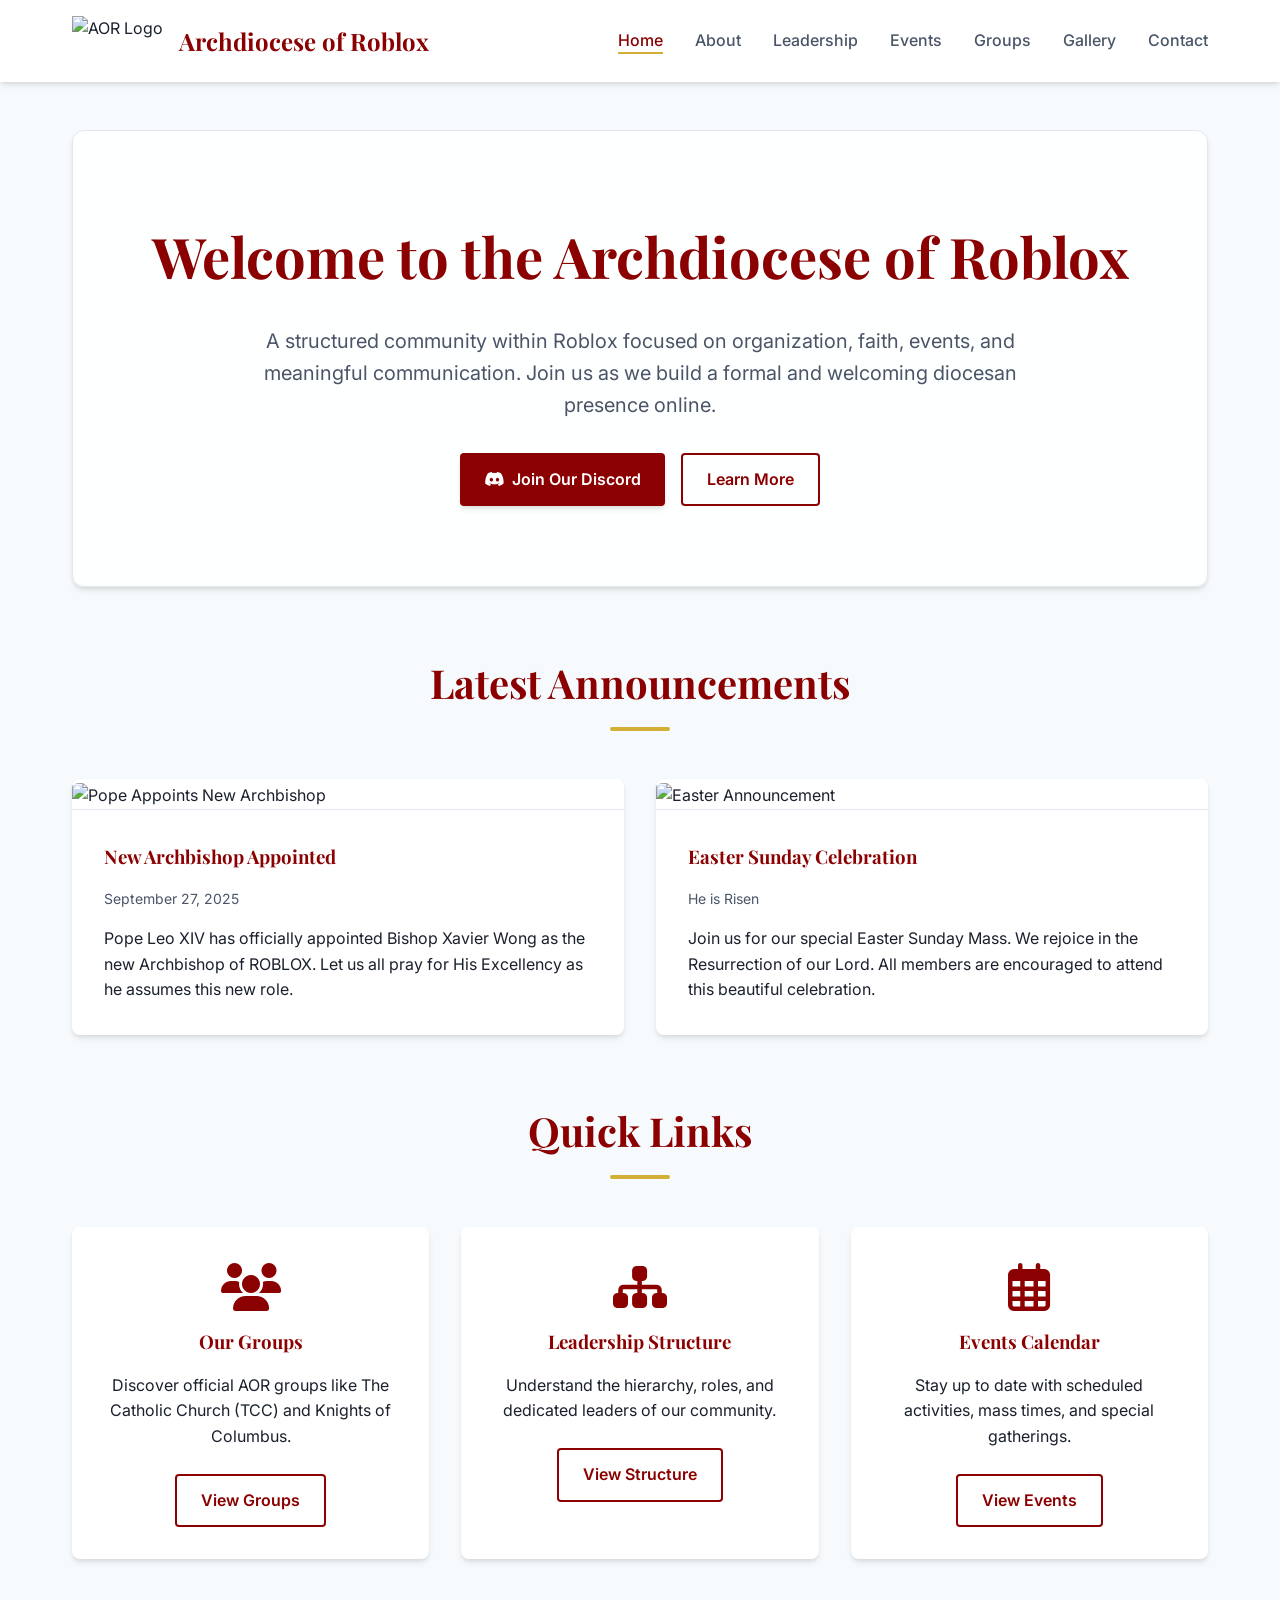
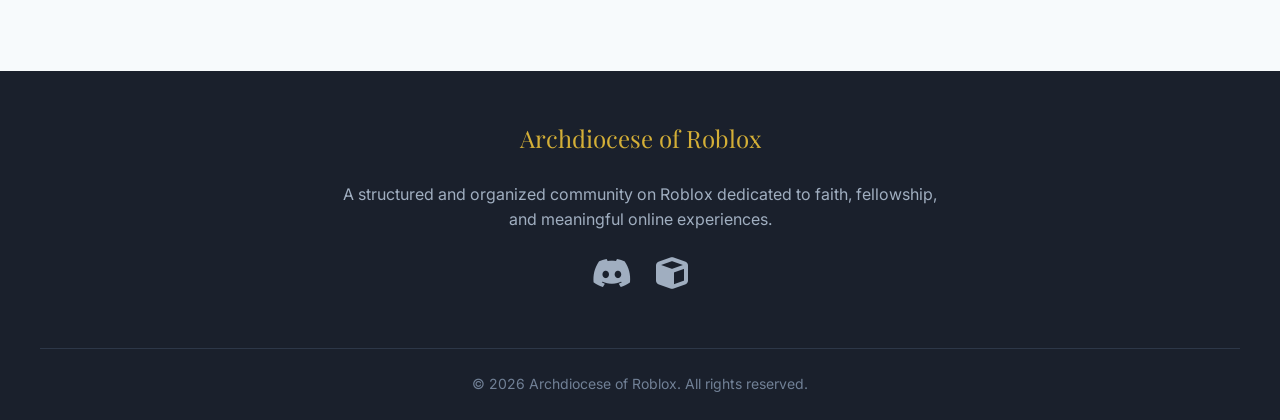
==== index.html @ dcb2d8ce "Add files via upload" ====
<!DOCTYPE html>
<html lang="en">
<head>
    <meta charset="UTF-8">
    <meta name="viewport" content="width=device-width, initial-scale=1.0">
    <title>Home - Archdiocese of Roblox</title>
    <meta name="description" content="Official website of the Archdiocese of Roblox. A structured community focused on organization, events, and communication.">
    <link rel="stylesheet" href="styles.css">
    <link rel="stylesheet" href="https://cdnjs.cloudflare.com/ajax/libs/font-awesome/6.4.0/css/all.min.css">
</head>
<body>
    <header>
        <div class="nav-container">
            <div class="logo-container">
                <img src="assets/logo.png" alt="AOR Logo" class="logo-img">
                <span class="logo-text">Archdiocese of Roblox</span>
            </div>
            <button id="mobile-menu-btn" class="mobile-menu-btn">
                <i class="fas fa-bars"></i>
            </button>
            <nav>
                <ul class="nav-links" id="nav-links">
                    <li><a href="index.html" class="active">Home</a></li>
                    <li><a href="about.html">About</a></li>
                    <li><a href="leadership.html">Leadership</a></li>
                    <li><a href="events.html">Events</a></li>
                    <li><a href="groups.html">Groups</a></li>
                    <li><a href="gallery.html">Gallery</a></li>
                    <li><a href="contact.html">Contact</a></li>
                </ul>
            </nav>
        </div>
    </header>

    <main>
        <section class="hero fade-in">
            <h1>Welcome to the Archdiocese of Roblox</h1>
            <p>A structured community within Roblox focused on organization, faith, events, and meaningful communication. Join us as we build a formal and welcoming diocesan presence online.</p>
            <div class="cta-buttons">
                <a href="#" class="btn-primary" target="_blank" rel="noopener noreferrer">
                    <i class="fab fa-discord"></i> Join Our Discord
                </a>
                <a href="about.html" class="btn-secondary">Learn More</a>
            </div>
        </section>

        <section class="fade-in" style="margin-bottom: 4rem;">
            <h2 class="section-title">Latest Announcements</h2>
            <div class="grid-2">
                <div class="card" style="padding: 0; overflow: hidden;">
                    <img src="assets/archbishop_announcement.png" alt="Pope Appoints New Archbishop" style="width: 100%; height: auto; display: block; border-bottom: 1px solid var(--border-color);">
                    <div style="padding: 2rem;">
                        <h3>New Archbishop Appointed</h3>
                        <p class="date" style="color: var(--slate-gray); font-size: 0.875rem; margin-bottom: 1rem;">September 27, 2025</p>
                        <p>Pope Leo XIV has officially appointed Bishop Xavier Wong as the new Archbishop of ROBLOX. Let us all pray for His Excellency as he assumes this new role.</p>
                    </div>
                </div>
                <div class="card" style="padding: 0; overflow: hidden;">
                    <img src="assets/easter.jpg" alt="Easter Announcement" style="width: 100%; height: auto; display: block; border-bottom: 1px solid var(--border-color);">
                    <div style="padding: 2rem;">
                        <h3>Easter Sunday Celebration</h3>
                        <p class="date" style="color: var(--slate-gray); font-size: 0.875rem; margin-bottom: 1rem;">He is Risen</p>
                        <p>Join us for our special Easter Sunday Mass. We rejoice in the Resurrection of our Lord. All members are encouraged to attend this beautiful celebration.</p>
                    </div>
                </div>
            </div>
        </section>

        <section class="fade-in">
            <h2 class="section-title">Quick Links</h2>
            <div class="grid-3">
                <div class="card" style="text-align: center;">
                    <i class="fas fa-users" style="font-size: 3rem; color: var(--cardinal-red); margin-bottom: 1rem;"></i>
                    <h3>Our Groups</h3>
                    <p style="margin-bottom: 1.5rem;">Discover official AOR groups like The Catholic Church (TCC) and Knights of Columbus.</p>
                    <a href="groups.html" class="btn-secondary">View Groups</a>
                </div>
                <div class="card" style="text-align: center;">
                    <i class="fas fa-sitemap" style="font-size: 3rem; color: var(--cardinal-red); margin-bottom: 1rem;"></i>
                    <h3>Leadership Structure</h3>
                    <p style="margin-bottom: 1.5rem;">Understand the hierarchy, roles, and dedicated leaders of our community.</p>
                    <a href="leadership.html" class="btn-secondary">View Structure</a>
                </div>
                <div class="card" style="text-align: center;">
                    <i class="far fa-calendar-alt" style="font-size: 3rem; color: var(--cardinal-red); margin-bottom: 1rem;"></i>
                    <h3>Events Calendar</h3>
                    <p style="margin-bottom: 1.5rem;">Stay up to date with scheduled activities, mass times, and special gatherings.</p>
                    <a href="events.html" class="btn-secondary">View Events</a>
                </div>
            </div>
        </section>
    </main>

    <footer>
        <div class="footer-content">
            <div class="footer-logo">Archdiocese of Roblox</div>
            <p style="max-width: 600px; color: #A0AEC0;">A structured and organized community on Roblox dedicated to faith, fellowship, and meaningful online experiences.</p>
            <div class="footer-links">
                <a href="#" target="_blank" aria-label="Discord"><i class="fab fa-discord fa-2x"></i></a>
                <a href="#" target="_blank" aria-label="Roblox Group"><i class="fas fa-cube fa-2x"></i></a>
            </div>
            <div class="footer-bottom">
                &copy; 2026 Archdiocese of Roblox. All rights reserved.
            </div>
        </div>
    </footer>

    <script src="script.js"></script>
</body>
</html>
---- styles.css ----
/* styles.css */
@import url('https://fonts.googleapis.com/css2?family=Inter:wght@400;500;600&family=Playfair+Display:wght@600;700&display=swap');

:root {
    --cardinal-red: #8B0000;
    --cardinal-red-light: #A52A2A;
    --gold: #D4AF37;
    --gold-light: #F1E5AC;
    --slate-gray: #4A5568;
    --light-gray: #F7FAFC;
    --white: #FFFFFF;
    --black: #1A202C;
    --border-color: #E2E8F0;
    --shadow: 0 4px 6px -1px rgba(0, 0, 0, 0.1), 0 2px 4px -1px rgba(0, 0, 0, 0.06);
    --transition: all 0.3s ease;
}

* {
    margin: 0;
    padding: 0;
    box-sizing: border-box;
}

body {
    font-family: 'Inter', sans-serif;
    color: var(--black);
    background-color: var(--light-gray);
    line-height: 1.6;
    display: flex;
    flex-direction: column;
    min-height: 100vh;
}

h1, h2, h3, h4, h5, h6 {
    font-family: 'Playfair Display', serif;
    color: var(--cardinal-red);
    margin-bottom: 1rem;
}

a {
    text-decoration: none;
    color: var(--cardinal-red);
    transition: var(--transition);
}

a:hover {
    color: var(--cardinal-red-light);
}

/* Header & Navigation */
header {
    background-color: var(--white);
    box-shadow: var(--shadow);
    position: sticky;
    top: 0;
    z-index: 100;
}

.nav-container {
    max-width: 1200px;
    margin: 0 auto;
    padding: 1rem 2rem;
    display: flex;
    justify-content: space-between;
    align-items: center;
}

.logo-container {
    display: flex;
    align-items: center;
    gap: 1rem;
}

.logo-img {
    height: 50px;
    width: auto;
}

.logo-text {
    font-family: 'Playfair Display', serif;
    font-size: 1.5rem;
    font-weight: 700;
    color: var(--cardinal-red);
}

.nav-links {
    display: flex;
    gap: 2rem;
    list-style: none;
}

.nav-links a {
    color: var(--slate-gray);
    font-weight: 500;
    font-size: 1rem;
    position: relative;
}

.nav-links a::after {
    content: '';
    position: absolute;
    width: 0;
    height: 2px;
    bottom: -4px;
    left: 0;
    background-color: var(--gold);
    transition: var(--transition);
}

.nav-links a:hover::after,
.nav-links a.active::after {
    width: 100%;
}

.nav-links a:hover,
.nav-links a.active {
    color: var(--cardinal-red);
}

.btn-primary {
    background-color: var(--cardinal-red);
    color: var(--white);
    padding: 0.75rem 1.5rem;
    border-radius: 4px;
    font-weight: 600;
    border: none;
    cursor: pointer;
    display: inline-flex;
    align-items: center;
    justify-content: center;
    gap: 0.5rem;
    box-shadow: var(--shadow);
}

.btn-primary:hover {
    background-color: var(--cardinal-red-light);
    color: var(--white);
    transform: translateY(-2px);
}

.btn-secondary {
    background-color: transparent;
    color: var(--cardinal-red);
    padding: 0.75rem 1.5rem;
    border-radius: 4px;
    font-weight: 600;
    border: 2px solid var(--cardinal-red);
    cursor: pointer;
    display: inline-flex;
    align-items: center;
    justify-content: center;
    gap: 0.5rem;
}

.btn-secondary:hover {
    background-color: var(--cardinal-red);
    color: var(--white);
}

.mobile-menu-btn {
    display: none;
    background: none;
    border: none;
    font-size: 1.5rem;
    color: var(--cardinal-red);
    cursor: pointer;
}

/* Main Layout */
main {
    flex: 1;
    max-width: 1200px;
    margin: 0 auto;
    padding: 3rem 2rem;
    width: 100%;
}

/* Sections */
.section-title {
    text-align: center;
    font-size: 2.5rem;
    margin-bottom: 3rem;
    position: relative;
    padding-bottom: 1rem;
}

.section-title::after {
    content: '';
    position: absolute;
    width: 60px;
    height: 4px;
    bottom: 0;
    left: 50%;
    transform: translateX(-50%);
    background-color: var(--gold);
    border-radius: 2px;
}

/* Grid Layouts */
.grid-2 {
    display: grid;
    grid-template-columns: repeat(2, 1fr);
    gap: 2rem;
}

.grid-3 {
    display: grid;
    grid-template-columns: repeat(3, 1fr);
    gap: 2rem;
}

/* Cards */
.card {
    background-color: var(--white);
    border-radius: 8px;
    padding: 2rem;
    box-shadow: var(--shadow);
    transition: var(--transition);
    border-top: 4px solid transparent;
}

.card:hover {
    transform: translateY(-5px);
    border-top-color: var(--gold);
    box-shadow: 0 10px 15px -3px rgba(0, 0, 0, 0.1), 0 4px 6px -2px rgba(0, 0, 0, 0.05);
}

/* Hero Section */
.hero {
    text-align: center;
    padding: 5rem 2rem;
    background: linear-gradient(rgba(255, 255, 255, 0.9), rgba(255, 255, 255, 0.9)), url('assets/hero-pattern.svg') center/cover;
    border-radius: 12px;
    margin-bottom: 4rem;
    box-shadow: var(--shadow);
    border: 1px solid var(--border-color);
}

.hero h1 {
    font-size: 3.5rem;
    margin-bottom: 1.5rem;
}

.hero p {
    font-size: 1.25rem;
    color: var(--slate-gray);
    max-width: 800px;
    margin: 0 auto 2rem;
}

.hero .cta-buttons {
    display: flex;
    justify-content: center;
    gap: 1rem;
}

/* Footer */
footer {
    background-color: var(--black);
    color: var(--white);
    padding: 3rem 2rem 1.5rem;
    margin-top: 4rem;
}

.footer-content {
    max-width: 1200px;
    margin: 0 auto;
    display: flex;
    flex-direction: column;
    align-items: center;
    text-align: center;
    gap: 1.5rem;
}

.footer-logo {
    font-family: 'Playfair Display', serif;
    font-size: 1.5rem;
    color: var(--gold);
}

.footer-links {
    display: flex;
    gap: 1.5rem;
}

.footer-links a {
    color: #A0AEC0;
}

.footer-links a:hover {
    color: var(--white);
}

.footer-bottom {
    margin-top: 2rem;
    padding-top: 1.5rem;
    border-top: 1px solid #2D3748;
    color: #718096;
    font-size: 0.875rem;
    width: 100%;
    text-align: center;
}

/* Animations */
.fade-in {
    opacity: 0;
    transform: translateY(20px);
    transition: opacity 0.6s ease-out, transform 0.6s ease-out;
}

.fade-in.visible {
    opacity: 1;
    transform: translateY(0);
}

/* Specific Page Styles */

/* Hierarchy/Leadership */
.leadership-tier {
    margin-bottom: 3rem;
}

.tier-title {
    color: var(--slate-gray);
    border-bottom: 2px solid var(--border-color);
    padding-bottom: 0.5rem;
    margin-bottom: 1.5rem;
}

/* Groups */
.group-card {
    display: flex;
    flex-direction: column;
    height: 100%;
}
.group-card .btn-secondary {
    margin-top: auto;
    align-self: flex-start;
}

/* Gallery Layout */
.gallery-grid {
    display: grid;
    grid-template-columns: repeat(auto-fill, minmax(300px, 1fr));
    gap: 1.5rem;
    padding: 1rem 0;
}

.gallery-item {
    padding: 0;
    overflow: hidden;
    height: 250px;
}

.gallery-item img {
    width: 100%;
    height: 100%;
    object-fit: cover;
    transition: transform 0.3s ease;
}

.gallery-item:hover img {
    transform: scale(1.05);
}

/* Media Queries */
@media (max-width: 768px) {
    .nav-links {
        display: none;
        flex-direction: column;
        position: absolute;
        top: 100%;
        left: 0;
        right: 0;
        background-color: var(--white);
        padding: 2rem;
        box-shadow: 0 4px 6px -1px rgba(0, 0, 0, 0.1);
    }

    .nav-links.active {
        display: flex;
    }

    .mobile-menu-btn {
        display: block;
    }

    .hero h1 {
        font-size: 2.5rem;
    }

    .grid-2, .grid-3 {
        grid-template-columns: 1fr;
    }
}
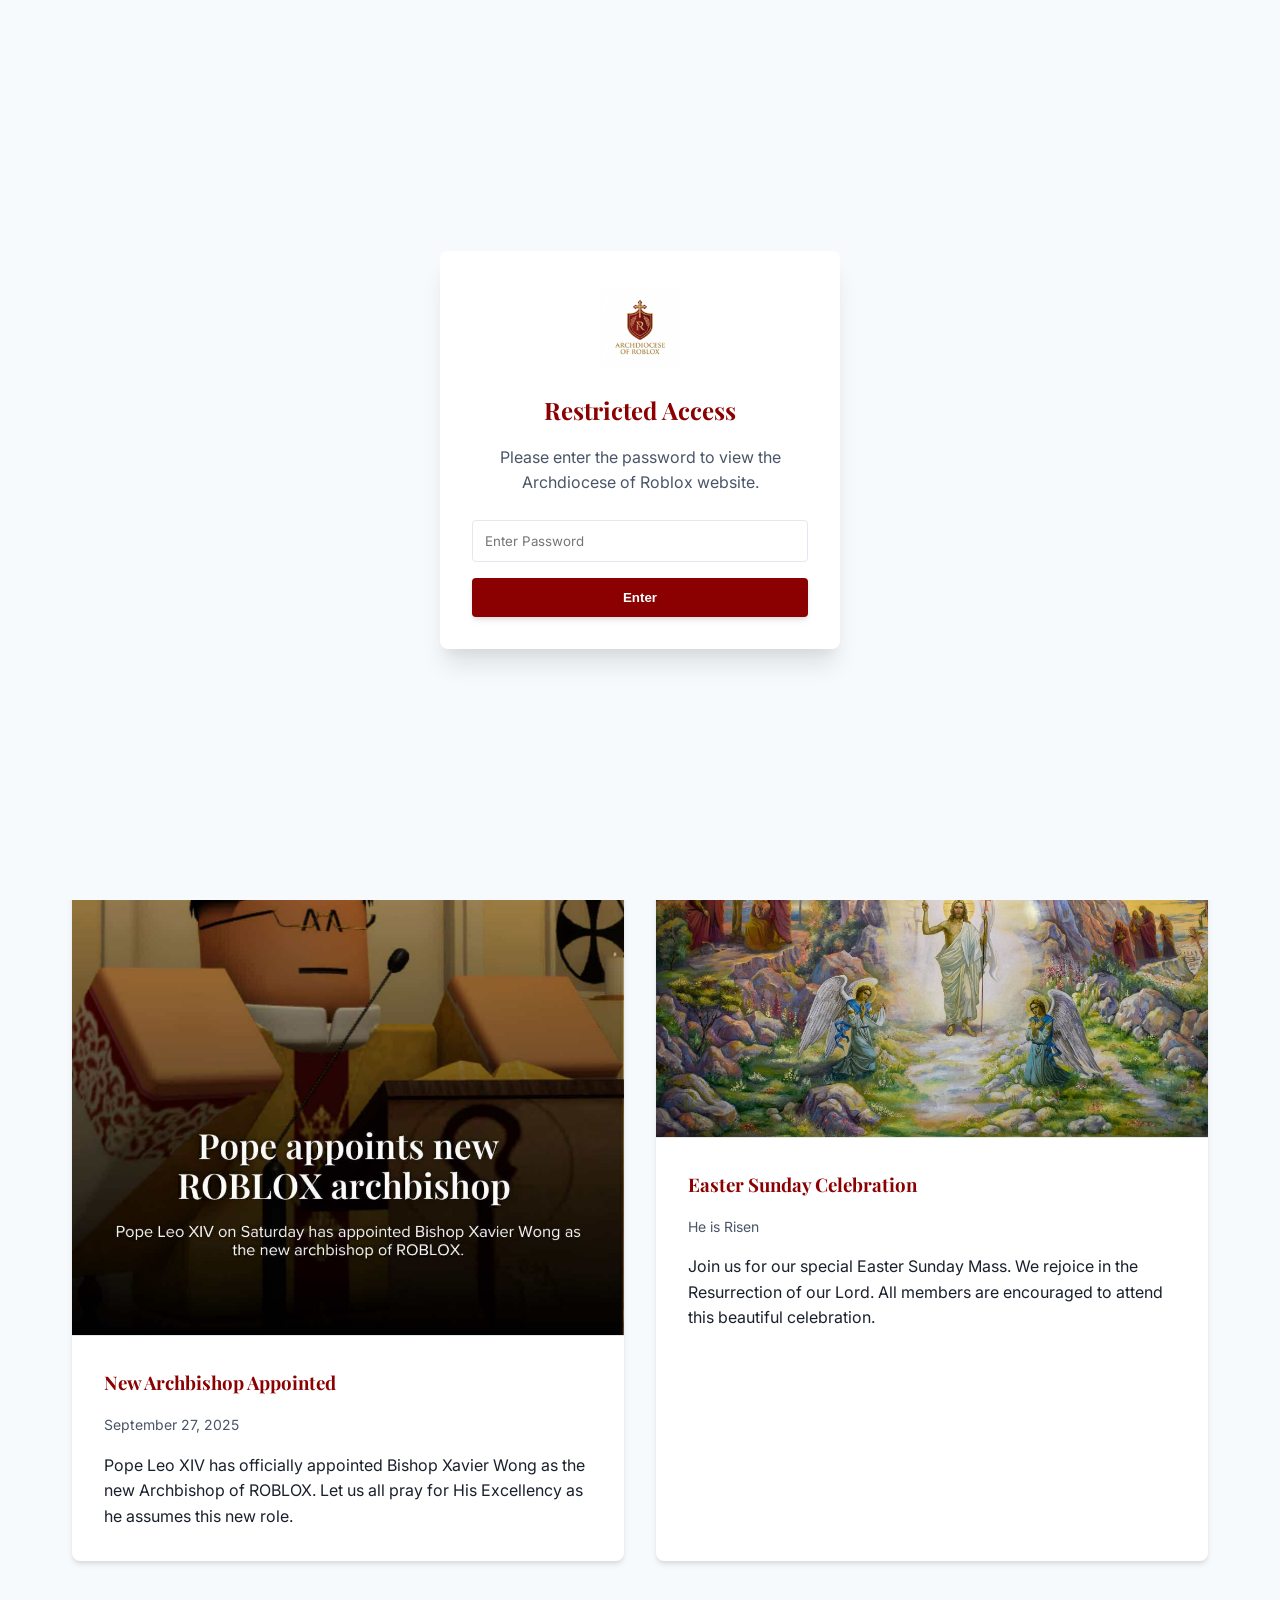
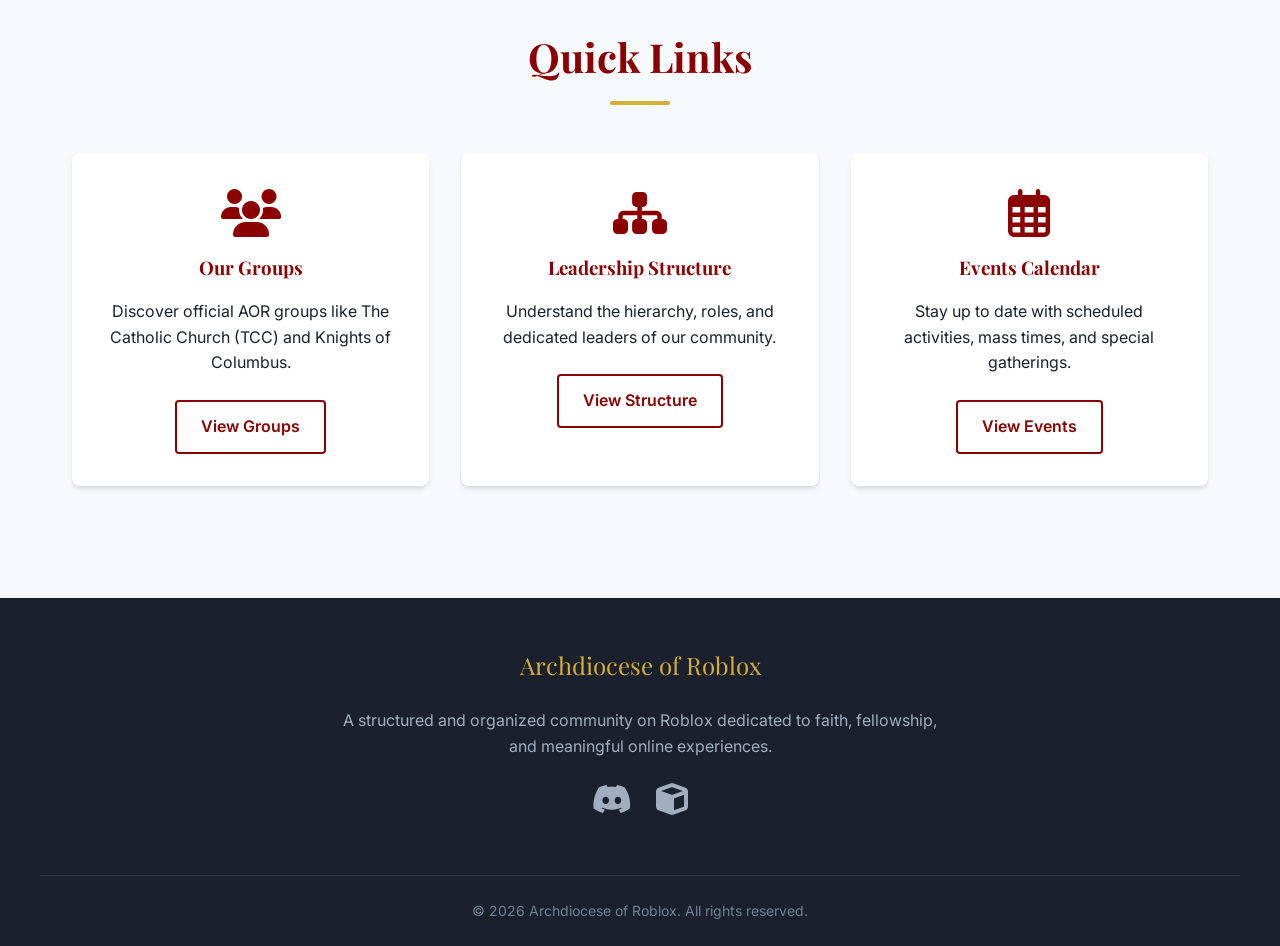
==== commit e273511f: "Add files via upload" ====
--- a/index.html
+++ b/index.html
@@ -20,13 +20,13 @@
             </button>
             <nav>
                 <ul class="nav-links" id="nav-links">
-                    <li><a href="index.html" class="active">Home</a></li>
-                    <li><a href="about.html">About</a></li>
-                    <li><a href="leadership.html">Leadership</a></li>
-                    <li><a href="events.html">Events</a></li>
-                    <li><a href="groups.html">Groups</a></li>
-                    <li><a href="gallery.html">Gallery</a></li>
-                    <li><a href="contact.html">Contact</a></li>
+                    <li><a href="/" class="active">Home</a></li>
+                    <li><a href="/about">About</a></li>
+                    <li><a href="/leadership">Leadership</a></li>
+                    <li><a href="/events">Events</a></li>
+                    <li><a href="/groups">Groups</a></li>
+                    <li><a href="/gallery">Gallery</a></li>
+                    <li><a href="/contact">Contact</a></li>
                 </ul>
             </nav>
         </div>
@@ -40,7 +40,7 @@
                 <a href="#" class="btn-primary" target="_blank" rel="noopener noreferrer">
                     <i class="fab fa-discord"></i> Join Our Discord
                 </a>
-                <a href="about.html" class="btn-secondary">Learn More</a>
+                <a href="/about" class="btn-secondary">Learn More</a>
             </div>
         </section>
 
@@ -73,19 +73,19 @@
                     <i class="fas fa-users" style="font-size: 3rem; color: var(--cardinal-red); margin-bottom: 1rem;"></i>
                     <h3>Our Groups</h3>
                     <p style="margin-bottom: 1.5rem;">Discover official AOR groups like The Catholic Church (TCC) and Knights of Columbus.</p>
-                    <a href="groups.html" class="btn-secondary">View Groups</a>
+                    <a href="/groups" class="btn-secondary">View Groups</a>
                 </div>
                 <div class="card" style="text-align: center;">
                     <i class="fas fa-sitemap" style="font-size: 3rem; color: var(--cardinal-red); margin-bottom: 1rem;"></i>
                     <h3>Leadership Structure</h3>
                     <p style="margin-bottom: 1.5rem;">Understand the hierarchy, roles, and dedicated leaders of our community.</p>
-                    <a href="leadership.html" class="btn-secondary">View Structure</a>
+                    <a href="/leadership" class="btn-secondary">View Structure</a>
                 </div>
                 <div class="card" style="text-align: center;">
                     <i class="far fa-calendar-alt" style="font-size: 3rem; color: var(--cardinal-red); margin-bottom: 1rem;"></i>
                     <h3>Events Calendar</h3>
                     <p style="margin-bottom: 1.5rem;">Stay up to date with scheduled activities, mass times, and special gatherings.</p>
-                    <a href="events.html" class="btn-secondary">View Events</a>
+                    <a href="/events" class="btn-secondary">View Events</a>
                 </div>
             </div>
         </section>
--- a/styles.css
+++ b/styles.css
@@ -393,3 +393,24 @@
         grid-template-columns: 1fr;
     }
 }
+
+/* Password Overlay */
+#password-overlay {
+    position: fixed;
+    top: 0;
+    left: 0;
+    width: 100%;
+    height: 100%;
+    background-color: var(--light-gray);
+    z-index: 999999;
+    display: flex;
+    justify-content: center;
+    align-items: center;
+    padding: 2rem;
+}
+.password-container {
+    max-width: 400px;
+    width: 100%;
+    text-align: center;
+    box-shadow: 0 20px 25px -5px rgba(0, 0, 0, 0.1), 0 10px 10px -5px rgba(0, 0, 0, 0.04);
+}
